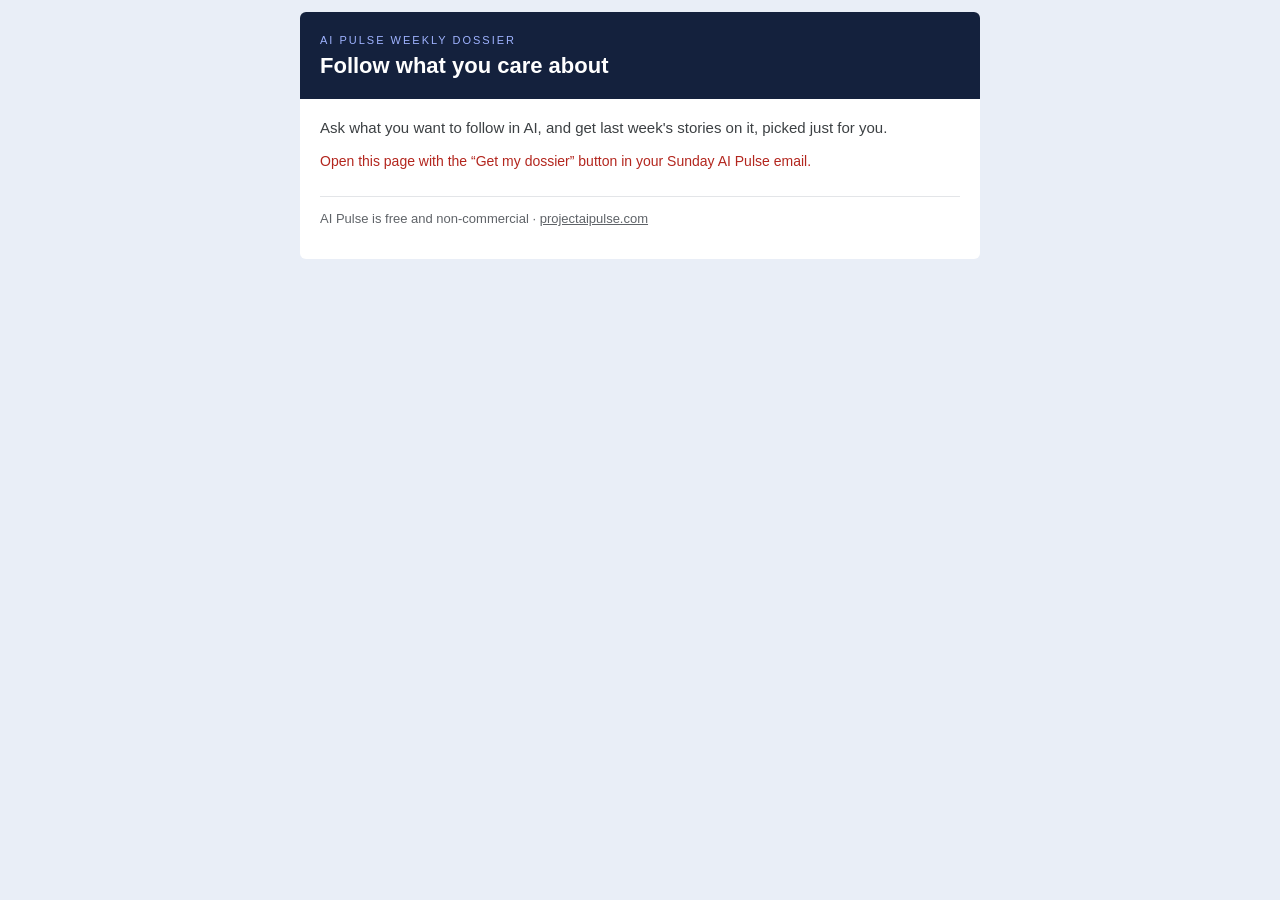
==== templates/ask.html @ 8cd8fad1 "Weekly dossier on its own page: the Sunday email's button opens the question box and the reader's do" ====
<!doctype html>
<html lang="en">
<head>
<meta charset="utf-8">
<meta name="viewport" content="width=device-width, initial-scale=1">
<meta name="robots" content="noindex">
<title>Your AI Pulse dossier: your questions</title>
<!-- The page the Sunday email's "Get my dossier" button opens (ask.html#<the reader's private token>, as their
     unsubscribe link): their weekly dossier's questions, in the question box the sign-up form had (a question,
     "+", and each one kept as a tag in a row). Saving sends the reader's other choices back unchanged (the sign-up
     web app's "save", apps-script/Code.gs), so only the questions change. The look matches the dossier page. -->
<style>
  body{margin:0;background:#e9eef7;color:#1a1a1a;font-family:Arial,Helvetica,sans-serif}
  .paper{max-width:680px;margin:12px auto 24px;background:#ffffff;border-radius:6px;overflow:hidden}
  .band{background:#14213d;color:#fff;padding:22px 20px 18px}
  .band .brand{font-size:11px;letter-spacing:2px;text-transform:uppercase;color:#9fb3ff;margin-bottom:6px}
  .band h1{font-size:22px;line-height:1.3;margin:0}
  .inner{padding:18px 20px 16px}
  @media (max-width:520px){.paper{margin:0;border-radius:0}.inner{padding:16px 14px 12px}}
  .lede{font-size:15px;line-height:1.5;color:#3c4043;margin:0 0 12px}
  .row{display:flex;gap:6px;align-items:stretch}
  .row[hidden]{display:none}
  .ask{flex:1;min-width:0;box-sizing:border-box;border:1px solid #c9ced6;border-top:3px solid #1c3faa;border-radius:8px;
    font:15px/1.45 Arial,Helvetica,sans-serif;padding:10px 12px;color:#1a1a1a}
  .ask:focus{outline:2px solid #1c3faa;outline-offset:1px}
  .more{flex:none;width:44px;border:1px solid #1a1a1a;border-radius:8px;background:#fff;font:bold 22px/1 Arial,sans-serif;cursor:pointer}
  .asked,.samples{display:flex;flex-wrap:wrap;gap:6px;margin-top:8px}
  .asked:empty{display:none}
  .q,.sample{border:1px solid #1a1a1a;border-radius:6px;background:#fff;font:14px/1.3 Arial,sans-serif;padding:6px 10px;cursor:pointer;color:#1a1a1a;text-align:left}
  .sample{border-color:#c9ced6}
  .q:hover,.sample:hover,.more:hover{border-color:#1c3faa}
  .hint{font-size:13px;color:#5f6368;margin:8px 0 0;line-height:1.5}
  .go{display:block;width:100%;margin-top:16px;border:0;border-radius:8px;background:#14213d;color:#fff;font:bold 16px Arial,sans-serif;padding:13px;cursor:pointer}
  .go:disabled{opacity:.6;cursor:default}
  .msg{font-size:14px;line-height:1.5;margin:12px 0 0}
  .msg:empty{display:none}
  .msg.ok{background:#f4f6fa;border:1px solid #e3e5e8;border-radius:6px;padding:12px 14px}
  .msg.error{color:#b3261e}
  /* the reader's dossier, as the dossier page draws it (dossier.html) */
  .dossier{margin-top:22px;padding-top:14px;border-top:1px solid #e3e5e8}
  .dossier:empty{display:none}
  .kicker{font-size:13px;font-weight:bold;letter-spacing:.5px;text-transform:uppercase;color:#5f6368;margin:6px 0 10px}
  .interests{display:grid;grid-template-columns:repeat(auto-fit,minmax(180px,1fr));gap:10px}
  .interest{display:flex;flex-direction:column;gap:6px;text-align:left;padding:12px 12px 12px;background:#f4f6fa;
    border:1px solid #e3e5e8;border-top:4px solid #e3e5e8;border-radius:0;color:#1a1a1a;font:inherit;cursor:pointer}
  .interest:hover{border-top-color:#1c3faa}
  .interest[aria-pressed="true"]{background:#ffffff;border-color:#1a1a1a;border-top-color:#1c3faa}
  .interest .topic{font-size:15px;font-weight:bold;line-height:1.3}
  .interest .count{font-size:12px;color:#5f6368}
  .note{font-size:14px;color:#5f6368}
  .foot{margin-top:24px;padding-top:12px;border-top:1px solid #e3e5e8;color:#5f6368;font-size:13px;line-height:1.6}
  .foot a{color:#5f6368}
</style>
</head>
<body>
<main class="paper">
  <div class="band"><div class="brand">AI Pulse weekly dossier</div><h1>Follow what you care about</h1></div>
  <div class="inner">
    <p class="lede">Ask what you want to follow in AI, and get last week's stories on it, picked just for you.</p>
    <form id="form" novalidate>
      <div class="row" id="row">
        <input class="ask" id="ask" type="text" maxlength="150" autocomplete="off" placeholder="How hospitals are using AI"
          aria-label="Your question">
        <button class="more" id="more" type="button" title="Add this question" aria-label="Add this question">+</button>
      </div>
      <div class="asked" id="asked" aria-live="polite"></div>
      <p class="hint"><span id="left">Type a question and press +. You can ask 2 more.</span> Name the place, company or
        subject you mean. Some to try:</p>
      <div class="samples" id="samples">
        <button type="button" class="sample">How hospitals are using AI</button>
        <button type="button" class="sample">AI rules in the UK</button>
        <button type="button" class="sample">Nvidia chips and China</button>
        <button type="button" class="sample">AI in banking and fintech</button>
      </div>
      <button class="go" id="go" type="submit">Get my dossier</button>
    </form>
    <p class="msg" id="msg" role="status" aria-live="polite"></p>
    <div class="dossier" id="dossier"></div>
    <p class="foot">AI Pulse is free and non-commercial · <a href="./">projectaipulse.com</a></p>
  </div>
</main>
<script>
const SIGNUP_URL = "__SIGNUP_URL__", MAX = 3;
const $ = id => document.getElementById(id);
const token = (location.hash.match(/^#([0-9a-f-]{36})$/) || [])[1];
let asked = [], mine = null;  // mine: the reader's other choices, sent back as they are
const clean = v => v.replace(/[|\s]+/g, " ").trim();
const say = (words, kind) => { $("msg").textContent = words; $("msg").className = "msg" + (kind ? " " + kind : ""); };
function render(){
  const left = MAX - asked.length;
  $("asked").replaceChildren(...asked.map((q, i) => {
    const b = document.createElement("button");
    b.type = "button"; b.className = "q"; b.textContent = q + " ×"; b.setAttribute("aria-label", "Remove: " + q);
    b.addEventListener("click", () => { asked.splice(i, 1); render(); });
    return b;
  }));
  $("row").hidden = left < 1;
  $("left").textContent = left < 1 ? "That's 3 questions, the most for one dossier."
    : asked.length ? "You can ask " + left + " more." : "Type a question and press +. You can ask " + (left - 1) + " more.";
}
function add(q){
  q = clean(q);
  if(q.length < 2 || asked.length >= MAX || asked.some(v => v.toLowerCase() === q.toLowerCase())) return false;
  asked.push(q); render(); return true;
}
const keep = () => { if(add($("ask").value)) $("ask").value = ""; $("ask").focus(); };
$("more").addEventListener("click", keep);
$("ask").addEventListener("keydown", e => { if(e.key === "Enter"){ e.preventDefault(); keep(); } });
$("samples").addEventListener("click", e => { const b = e.target.closest(".sample"); if(b) add(b.textContent); });
const post = fields => fetch(SIGNUP_URL, {method: "POST", body: new URLSearchParams({format: "json", ...fields})}).then(r => r.json());

// The reader's dossier below the box (`ids`: their questions' ids, from the web app): a card per question, side
// by side, and the chosen one's stories underneath, as the dossier page shows them (dossier.html)
const el = (tag, cls, text) => { const e = document.createElement(tag); if(cls) e.className = cls; if(text != null) e.textContent = text; return e; };
async function showDossier(ids){
  const box = $("dossier");
  ids = [...new Set((ids || "").split(".").filter(id => /^[0-9a-f]{24}$/.test(id)))].slice(0, MAX);
  if(!ids.length) return box.replaceChildren();
  const got = await Promise.all(ids.map(id => fetch(`dossier/${id}.json`, {cache: "no-cache"})
    .then(r => r.ok ? r.json() : null).catch(() => null)));
  const found = got.filter(Boolean);
  const later = found.length < ids.length ? el("p", "note", (found.length ? "A new question's stories" : "Your dossier")
    + " will be here soon, and in your Sunday email.") : null;
  if(!found.length) return box.replaceChildren(el("div", "kicker", "Your weekly dossier"), later);
  const cards = el("div", "interests"), section = el("div");
  const show = k => {
    cards.querySelectorAll(".interest").forEach((c, j) => c.setAttribute("aria-pressed", String(j === k)));
    const d = found[k], head = document.createElement("div");
    head.innerHTML = '<div style="margin-top:' + (found.length > 1 ? 28 : 8) + 'px;font-size:22px;font-weight:bold;line-height:1.25;'
      + 'color:#1a1a1a"></div><div style="border-top:1px solid #1a1a1a;margin:10px 0 16px"></div>';
    head.firstChild.textContent = d.topic;
    const body = document.createElement("div");
    body.innerHTML = d.html;  // the dossier's own HTML, made and escaped by aipulse/weekly.py
    section.replaceChildren(head, body);
  };
  found.forEach((d, k) => {
    const card = el("button", "interest");
    card.type = "button";
    card.append(el("span", "topic", d.topic),
                el("span", "count", d.count + (d.count === 1 ? " story this week" : " stories this week")));
    card.addEventListener("click", () => show(k));
    cards.append(card);
  });
  const parts = found.length > 1 ? [el("div", "kicker", "Your questions · pick one"), cards, section]
    : [el("div", "kicker", "Your weekly dossier"), section];
  if(later) parts.push(later);
  box.replaceChildren(...parts);
  show(0);
}

render();
if(!token){
  $("form").hidden = true;
  say("Open this page with the “Get my dossier” button in your Sunday AI Pulse email.", "error");
} else {
  $("go").disabled = true;
  post({action: "choices", t: token}).then(r => {
    if(!r.ok){ $("form").hidden = true; return say(r.text || "This link doesn't work any more.", "error"); }
    mine = r; (r.interests || []).forEach(add); $("go").disabled = false; $("ask").focus();
    showDossier(r.dossier);
  }).catch(() => say("Couldn't reach AI Pulse. Please try again in a moment.", "error"));
}
$("form").addEventListener("submit", async e => {
  e.preventDefault();
  if(!mine) return;
  if(add($("ask").value)) $("ask").value = "";  // a question typed but not yet added counts too
  if(!asked.length) return say("Type a question, or pick one of the samples.", "error");
  $("go").disabled = true; say("Saving…");
  try{
    const r = await post({action: "save", t: token, streams: (mine.streams || []).join(","),
      more: (mine.more || []).join("|"), less: (mine.less || []).join("|"), words: (mine.words || []).join("|"),
      often: mine.often || "daily", interests: asked.join("|")});
    if(!r.ok) return say(r.error === "link" ? "This link doesn't work any more." : "Something went wrong. Please try again.", "error");
    say("Saved. Your dossier comes with your Sunday email.", "ok");
    mine.interests = r.interests || asked;
    showDossier(r.dossier);
  }catch(err){
    say("Couldn't reach AI Pulse. Please try again in a moment.", "error");
  }finally{
    $("go").disabled = false;
  }
});
</script>
</body>
</html>
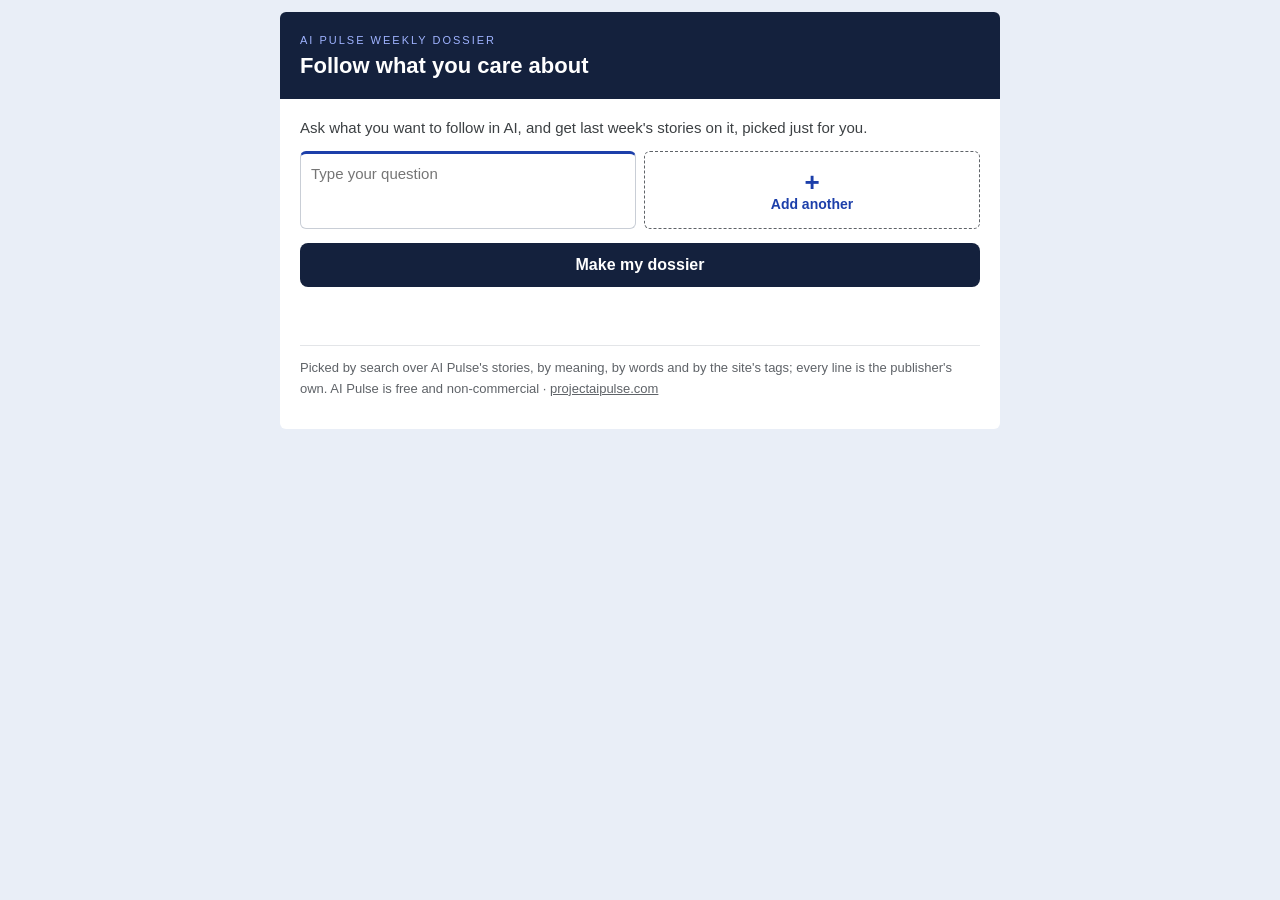
==== commit 2e4a6684: "Dossier page: your questions in boxes side by side, the dossier at once by meaning, Dig deeper for t" ====
--- a/templates/ask.html
+++ b/templates/ask.html
@@ -4,50 +4,59 @@
 <meta charset="utf-8">
 <meta name="viewport" content="width=device-width, initial-scale=1">
 <meta name="robots" content="noindex">
-<title>Your AI Pulse dossier: your questions</title>
-<!-- The page the Sunday email's "Get my dossier" button opens (ask.html#<the reader's private token>, as their
-     unsubscribe link): their weekly dossier's questions, in the question box the sign-up form had (a question,
-     "+", and each one kept as a tag in a row). Saving sends the reader's other choices back unchanged (the sign-up
-     web app's "save", apps-script/Code.gs), so only the questions change. The look matches the dossier page. -->
+<title>Your AI Pulse dossier</title>
+<!-- The weekly dossier page, opened from the Sunday email's dossier button (ask.html#<the reader's private token>,
+     as their unsubscribe link). The reader writes up to 3 questions in their own words, each in its own box side
+     by side ("+ Add another"), and "Make my dossier" shows last week's stories on them right here: found in the
+     site's own stories (data.json) as aipulse/search.py finds them, by meaning (the same model, in the reader's
+     browser, with the site's vectors), words and tags, and drawn as the dossier draws them (aipulse/weekly.py
+     _body); "Dig deeper" does the same over the month before. With the reader's link, their questions are kept with their subscription (the sign-up web app's "save", their other choices sent back
+     unchanged), so the Sunday email brings them. -->
 <style>
   body{margin:0;background:#e9eef7;color:#1a1a1a;font-family:Arial,Helvetica,sans-serif}
-  .paper{max-width:680px;margin:12px auto 24px;background:#ffffff;border-radius:6px;overflow:hidden}
+  .paper{max-width:720px;margin:12px auto 24px;background:#ffffff;border-radius:6px;overflow:hidden}
   .band{background:#14213d;color:#fff;padding:22px 20px 18px}
   .band .brand{font-size:11px;letter-spacing:2px;text-transform:uppercase;color:#9fb3ff;margin-bottom:6px}
-  .band h1{font-size:22px;line-height:1.3;margin:0}
+  .band h1,.band h2{font-size:22px;line-height:1.3;margin:0}
+  .band .span{font-size:13px;color:#c9d3ef;margin-top:4px}
   .inner{padding:18px 20px 16px}
   @media (max-width:520px){.paper{margin:0;border-radius:0}.inner{padding:16px 14px 12px}}
   .lede{font-size:15px;line-height:1.5;color:#3c4043;margin:0 0 12px}
-  .row{display:flex;gap:6px;align-items:stretch}
-  .row[hidden]{display:none}
-  .ask{flex:1;min-width:0;box-sizing:border-box;border:1px solid #c9ced6;border-top:3px solid #1c3faa;border-radius:8px;
-    font:15px/1.45 Arial,Helvetica,sans-serif;padding:10px 12px;color:#1a1a1a}
-  .ask:focus{outline:2px solid #1c3faa;outline-offset:1px}
-  .more{flex:none;width:44px;border:1px solid #1a1a1a;border-radius:8px;background:#fff;font:bold 22px/1 Arial,sans-serif;cursor:pointer}
-  .asked,.samples{display:flex;flex-wrap:wrap;gap:6px;margin-top:8px}
-  .asked:empty{display:none}
-  .q,.sample{border:1px solid #1a1a1a;border-radius:6px;background:#fff;font:14px/1.3 Arial,sans-serif;padding:6px 10px;cursor:pointer;color:#1a1a1a;text-align:left}
-  .sample{border-color:#c9ced6}
-  .q:hover,.sample:hover,.more:hover{border-color:#1c3faa}
-  .hint{font-size:13px;color:#5f6368;margin:8px 0 0;line-height:1.5}
-  .go{display:block;width:100%;margin-top:16px;border:0;border-radius:8px;background:#14213d;color:#fff;font:bold 16px Arial,sans-serif;padding:13px;cursor:pointer}
+  /* the questions: a box each, side by side, and "+ Add another" until there are 3 */
+  .qs{display:grid;grid-template-columns:repeat(var(--n,2),minmax(0,1fr));gap:8px}
+  @media (max-width:520px){.qs{grid-template-columns:1fr}}
+  .q{position:relative;display:flex}
+  .q textarea{flex:1;min-height:78px;resize:none;box-sizing:border-box;border:1px solid #c9ced6;border-top:3px solid #1c3faa;
+    border-radius:6px;font:15px/1.4 Arial,Helvetica,sans-serif;padding:9px 26px 9px 10px;color:#1a1a1a}
+  .q textarea:focus{outline:2px solid #1c3faa;outline-offset:1px}
+  .x{position:absolute;top:5px;right:5px;border:0;background:none;color:#5f6368;font-size:17px;line-height:1;cursor:pointer}
+  .add{min-height:78px;border:1px dashed #5f6368;border-radius:6px;background:#fff;color:#1c3faa;font:bold 14px Arial,sans-serif;cursor:pointer}
+  .add b{display:block;font-size:26px;line-height:1.1}
+  .add:hover{border-color:#1c3faa}
+  .try{font-size:13px;color:#5f6368;margin:10px 0 0;line-height:2}
+  .sample{border:1px solid #c9ced6;border-radius:6px;background:#fff;font:13px Arial,sans-serif;padding:5px 9px;margin-left:4px;cursor:pointer;color:#1a1a1a}
+  .sample:hover{border-color:#1c3faa}
+  .go{display:block;width:100%;margin-top:14px;border:0;border-radius:8px;background:#14213d;color:#fff;font:bold 16px Arial,sans-serif;padding:13px;cursor:pointer}
   .go:disabled{opacity:.6;cursor:default}
-  .msg{font-size:14px;line-height:1.5;margin:12px 0 0}
+  .msg{font-size:14px;line-height:1.5;margin:10px 0 0}
   .msg:empty{display:none}
-  .msg.ok{background:#f4f6fa;border:1px solid #e3e5e8;border-radius:6px;padding:12px 14px}
   .msg.error{color:#b3261e}
-  /* the reader's dossier, as the dossier page draws it (dossier.html) */
-  .dossier{margin-top:22px;padding-top:14px;border-top:1px solid #e3e5e8}
+  /* the dossier, as the dossier page draws it (dossier.html) */
   .dossier:empty{display:none}
+  .dossier .band{margin-top:6px}
   .kicker{font-size:13px;font-weight:bold;letter-spacing:.5px;text-transform:uppercase;color:#5f6368;margin:6px 0 10px}
   .interests{display:grid;grid-template-columns:repeat(auto-fit,minmax(180px,1fr));gap:10px}
-  .interest{display:flex;flex-direction:column;gap:6px;text-align:left;padding:12px 12px 12px;background:#f4f6fa;
+  .interest{display:flex;flex-direction:column;gap:6px;text-align:left;padding:12px;background:#f4f6fa;
     border:1px solid #e3e5e8;border-top:4px solid #e3e5e8;border-radius:0;color:#1a1a1a;font:inherit;cursor:pointer}
   .interest:hover{border-top-color:#1c3faa}
   .interest[aria-pressed="true"]{background:#ffffff;border-color:#1a1a1a;border-top-color:#1c3faa}
   .interest .topic{font-size:15px;font-weight:bold;line-height:1.3}
   .interest .count{font-size:12px;color:#5f6368}
   .note{font-size:14px;color:#5f6368}
+  .deep{margin:8px 0 4px}
+  .deeper{border:0;background:none;padding:0;cursor:pointer;font:bold 14px Arial,sans-serif;color:#1a4fd6}
+  .deeper span{font-weight:normal;font-size:12px;color:#5f6368}
+  .deeper:disabled{opacity:.6;cursor:default}
   .foot{margin-top:24px;padding-top:12px;border-top:1px solid #e3e5e8;color:#5f6368;font-size:13px;line-height:1.6}
   .foot a{color:#5f6368}
 </style>
@@ -58,124 +67,314 @@
   <div class="inner">
     <p class="lede">Ask what you want to follow in AI, and get last week's stories on it, picked just for you.</p>
     <form id="form" novalidate>
-      <div class="row" id="row">
-        <input class="ask" id="ask" type="text" maxlength="150" autocomplete="off" placeholder="How hospitals are using AI"
-          aria-label="Your question">
-        <button class="more" id="more" type="button" title="Add this question" aria-label="Add this question">+</button>
-      </div>
-      <div class="asked" id="asked" aria-live="polite"></div>
-      <p class="hint"><span id="left">Type a question and press +. You can ask 2 more.</span> Name the place, company or
-        subject you mean. Some to try:</p>
-      <div class="samples" id="samples">
-        <button type="button" class="sample">How hospitals are using AI</button>
-        <button type="button" class="sample">AI rules in the UK</button>
-        <button type="button" class="sample">Nvidia chips and China</button>
-        <button type="button" class="sample">AI in banking and fintech</button>
-      </div>
-      <button class="go" id="go" type="submit">Get my dossier</button>
+      <div class="qs" id="qs"></div>
+      <p class="try" id="try" hidden>Try:</p>
+      <button class="go" id="go" type="submit">Make my dossier</button>
     </form>
     <p class="msg" id="msg" role="status" aria-live="polite"></p>
-    <div class="dossier" id="dossier"></div>
-    <p class="foot">AI Pulse is free and non-commercial · <a href="./">projectaipulse.com</a></p>
   </div>
+  <div class="dossier" id="dossier"></div>
+  <div class="inner"><p class="foot">Picked by search over AI Pulse's stories, by meaning, by words and by the site's
+    tags; every line is the publisher's own. AI Pulse is free and non-commercial · <a href="./">projectaipulse.com</a></p></div>
 </main>
 <script>
 const SIGNUP_URL = "__SIGNUP_URL__", MAX = 3;
 const $ = id => document.getElementById(id);
+const el = (tag, cls, text) => { const e = document.createElement(tag); if(cls) e.className = cls; if(text != null) e.textContent = text; return e; };
 const token = (location.hash.match(/^#([0-9a-f-]{36})$/) || [])[1];
-let asked = [], mine = null;  // mine: the reader's other choices, sent back as they are
 const clean = v => v.replace(/[|\s]+/g, " ").trim();
 const say = (words, kind) => { $("msg").textContent = words; $("msg").className = "msg" + (kind ? " " + kind : ""); };
-function render(){
-  const left = MAX - asked.length;
-  $("asked").replaceChildren(...asked.map((q, i) => {
-    const b = document.createElement("button");
-    b.type = "button"; b.className = "q"; b.textContent = q + " ×"; b.setAttribute("aria-label", "Remove: " + q);
-    b.addEventListener("click", () => { asked.splice(i, 1); render(); });
-    return b;
-  }));
-  $("row").hidden = left < 1;
-  $("left").textContent = left < 1 ? "That's 3 questions, the most for one dossier."
-    : asked.length ? "You can ask " + left + " more." : "Type a question and press +. You can ask " + (left - 1) + " more.";
-}
-function add(q){
-  q = clean(q);
-  if(q.length < 2 || asked.length >= MAX || asked.some(v => v.toLowerCase() === q.toLowerCase())) return false;
-  asked.push(q); render(); return true;
-}
-const keep = () => { if(add($("ask").value)) $("ask").value = ""; $("ask").focus(); };
-$("more").addEventListener("click", keep);
-$("ask").addEventListener("keydown", e => { if(e.key === "Enter"){ e.preventDefault(); keep(); } });
-$("samples").addEventListener("click", e => { const b = e.target.closest(".sample"); if(b) add(b.textContent); });
+
+// ---------- the question boxes ----------
+// the samples: from last week's own stories, made by each site update (weekly.samples, in dossier/week.json)
+let HINTS = [];
+const values = () => [...$("qs").querySelectorAll("textarea")].map(t => t.value);
+function draw(list){
+  const box = $("qs");
+  list = (list.length ? list : [""]).slice(0, MAX);
+  box.replaceChildren();
+  list.forEach((v, k) => {
+    const card = el("div", "q"), t = el("textarea");
+    t.maxLength = 150; t.value = v; t.placeholder = HINTS[k] ? "e.g. " + HINTS[k] : "Type your question"; t.setAttribute("aria-label", "Question " + (k + 1));
+    t.addEventListener("keydown", e => { if(e.key === "Enter"){ e.preventDefault(); $("form").requestSubmit(); } });
+    card.append(t);
+    if(list.length > 1){
+      const x = el("button", "x", "×"); x.type = "button"; x.setAttribute("aria-label", "Remove this question");
+      x.addEventListener("click", () => draw(values().filter((_, j) => j !== k)));
+      card.append(x);
+    }
+    box.append(card);
+  });
+  if(list.length < MAX){
+    const add = el("button", "add"); add.type = "button";
+    add.append(el("b", "", "+"), "Add another");
+    add.addEventListener("click", () => { draw([...values(), ""]); const ts = box.querySelectorAll("textarea"); ts[ts.length - 1].focus(); });
+    box.append(add);
+  }
+  box.style.setProperty("--n", String(Math.min(list.length + (list.length < MAX ? 1 : 0), MAX)));
+}
+function useSample(q){  // into the first empty box, or a new one
+  const vs = values(), at = vs.findIndex(v => !v.trim());
+  if(vs.some(v => clean(v).toLowerCase() === q.toLowerCase())) return;
+  if(at >= 0) vs[at] = q; else if(vs.length < MAX) vs.push(q); else return;
+  draw(vs);
+}
+const asked = () => { const out = [];
+  for(const v of values().map(clean)) if(v.length > 1 && !out.some(o => o.toLowerCase() === v.toLowerCase())) out.push(v);
+  return out.slice(0, MAX); };
+
+// ---------- last week's stories on a question, as aipulse/search.py finds them: by meaning, words and the site's tags ----------
+// Meaning: the same model as the weekly run (BGE-base-en-v1.5, MIT licence), run in the reader's browser by
+// transformers.js (Apache 2.0) from public files: no API, nothing billed. The stories' vectors are the site's
+// (dossier/week.json, weekly.publish_vectors). The rules and numbers below are search.py's.
+const STOP = new Set(`a an and are as at be by for from has have how in into is it its of on or that the this to was were
+what when where which who why will with about after over under than then there their they them we our you your
+new news latest week ai artificial intelligence
+i i'm im me my we us want wants know like interested follow following track anything everything something any all
+more most also just really things stuff much many lot would could should do does did doing can get see keep tell
+please happening update updates being`.split(/\s+/));
+const words = q => ((q || "").toLowerCase().match(/[^\W_][\w'.\-]*[^\W_]|[^\W_]/gu) || []).filter(w => !STOP.has(w));
+const stem = w => w.length > 5 ? w.slice(0, 5) : (w.replace(/s+$/, "") || w);
+const parts = q => (q || "").split(/(?<=[a-z]{2})\.+(?=\s|$)|[?!;\n]+|,?\s+and\s+(?=(?:what|how|whether|who|which|why|where|when)\b)/i)
+  .map(p => (p || "").trim().replace(/^,+|,+$/g, "")).filter(p => words(p).length);
+const BONUS = 0.05, OUTLET_BONUS = 0.01, OUTLETS = 5, MIN_SIMILARITY = 0.25, WORDS_FLOOR = 0.15, SHORT = 20, SHORT_EXTRA = 0.10;
+const PER_TOPIC = 8, LEAD_FROM = 3;
+const STREAM_WORDS = {tool: "Releases", news: "Industry", research: "Research", regulation: "Regulation", policy: "Policy", infra: "Infra climate"};
+// the places a question names, as the site tags stories with them (jurisdictions.py, its most asked-about ones)
+const PLACES = [["US", "United States", /\b(usa|u\.s\.a?\.?|united states|america|american|white house)(?!\w)/i],
+  ["GB", "United Kingdom", /\b(uk|u\.k\.|britain|british|united kingdom|england)(?!\w)/i],
+  ["EU", "European Union", /\b(eu|european union|brussels)(?!\w)/i], ["CN", "China", /\b(china|chinese|beijing)(?!\w)/i],
+  ["IN", "India", /\b(india|indian)(?!\w)/i], ["JP", "Japan", /\b(japan|japanese)(?!\w)/i], ["CA", "Canada", /\b(canada|canadian)(?!\w)/i],
+  ["DE", "Germany", /\b(germany|german)(?!\w)/i], ["FR", "France", /\b(france|french)(?!\w)/i],
+  ["KR", "South Korea", /\b(south korea|korea|korean)(?!\w)/i], ["AU", "Australia", /\b(australia|australian)(?!\w)/i],
+  ["BR", "Brazil", /\b(brazil|brazilian)(?!\w)/i], ["SG", "Singapore", /\bsingapore(?!\w)/i],
+  ["AE", "United Arab Emirates", /\b(uae|united arab emirates|dubai|abu dhabi)(?!\w)/i]];
+function lastWeek(){  // as weekly.last_week: on a Sunday, Monday to Saturday; any other day, the last whole week
+  const t = new Date(), day = new Date(Date.UTC(t.getUTCFullYear(), t.getUTCMonth(), t.getUTCDate()));
+  const wd = (day.getUTCDay() + 6) % 7, monday = new Date(day - wd * 864e5);
+  const iso = d => d.toISOString().slice(0, 10);
+  return wd === 6 ? [iso(monday), iso(day)] : [iso(new Date(monday - 7 * 864e5)), iso(monday)];
+}
+let STORIES = null, WEEK = null, MONTH = null, ENCODER = null;
+const stories = () => STORIES || (STORIES = fetch("data.json", {cache: "no-cache"}).then(r => r.json()).then(d => d.cards || []));
+const vectors = name => fetch(`dossier/${name}.json`, {cache: "no-cache"}).then(r => r.ok ? r.json() : null).then(w => {
+  if(!w) return null;
+  const b = atob(w.vec); w.D = w.mean.length; w.m = new Int8Array(b.length);
+  for(let i = 0; i < b.length; i++) w.m[i] = (b.charCodeAt(i) << 24) >> 24;
+  w.count = new Map(); for(const c of w.cards) w.count.set(c, (w.count.get(c) || 0) + 1);  // a card's stories: one per outlet
+  return w;
+}).catch(() => null);
+const week = () => WEEK || (WEEK = vectors("week"));     // last week's stories: the dossier
+const month = () => MONTH || (MONTH = vectors("month"));  // the 30 days before it: "Dig deeper", loaded only then
+const encoder = () => ENCODER || (ENCODER = import("https://cdn.jsdelivr.net/npm/@huggingface/transformers@4.3.0")
+  .then(t => t.pipeline("feature-extraction", "Xenova/bge-base-en-v1.5", {dtype: "q8", progress_callback: p => {
+    if(p.status === "progress" && /\.onnx$/.test(p.file || "")) say(`Getting the search ready (only the first time): ${Math.round(p.progress || 0)}%`);
+  }})));
+async function closeness(text, w){  // every card of the week: its closest outlet's cosine to the question, shared direction out
+  const out = await (await encoder())(w.query + text, {pooling: "cls", normalize: true});
+  const v = Float32Array.from(out.data);
+  let n = 0; for(let d = 0; d < w.D; d++){ v[d] -= w.mean[d]; n += v[d] * v[d]; } n = Math.sqrt(n) || 1;
+  const sim = new Map();
+  for(let r = 0; r < w.cards.length; r++){
+    let s = 0; const o = r * w.D;
+    for(let d = 0; d < w.D; d++) s += w.m[o + d] * v[d];
+    s /= 127 * n;
+    const c = w.cards[r]; if(!sim.has(c) || s > sim.get(c)) sim.set(c, s);
+  }
+  return sim;
+}
+const outlets = c => 1 + new Set((c.also || []).map(o => o.source).filter(s => s !== c.source)).size;
+async function find(cards, q, w, since, until, k = PER_TOPIC, lead = true){
+  const ws = words(q), asked = new Set(ws.map(stem)), several = ws.length > 1;
+  const inWeek = cards.filter(c => c.date >= since && c.date < until), byId = new Map(inWeek.map(c => [c.id, c]));
+  let sim = new Map();
+  if(w){
+    try{
+      sim = await closeness(q, w);
+      const pieces = parts(q);
+      if(pieces.length > 1){  // a request of several parts: halfway between the whole and its closest part
+        const each = []; for(const p of pieces) each.push(await closeness(p, w));
+        sim = new Map([...sim].map(([c, s]) => [c, (s + Math.max(...each.map(e => e.has(c) ? e.get(c) : -1))) / 2]));
+      }
+    }catch(err){ sim = new Map(); w = null; }
+  }
+  const re = x => new RegExp("(?<!\\w)" + x.replace(/[.*+?^${}()|[\]\\]/g, "\\$&"));
+  const whole = new Set(ws.length ? inWeek.filter(c => { const t = ` ${c.title} ${c.summary || ""} `.toLowerCase();
+    return ws.every(x => re(x).test(t)); }).map(c => c.id) : []);
+  const named = new Set();
+  for(const c of inWeek) for(const t of c.tags || []){ const tw = words(t).map(stem); if(tw.length && tw.every(x => asked.has(x))) named.add(t); }
+  const streams = Object.keys(STREAM_WORDS).filter(k => words(STREAM_WORDS[k]).map(stem).some(x => asked.has(x)));
+  const tags = new Set(named.size || streams.length
+    ? inWeek.filter(c => (c.tags || []).some(t => named.has(t)) || streams.includes(c.category)).map(c => c.id) : []);
+  const S = c => sim.has(c) ? sim.get(c) : 0, n = c => (w && w.count.get(c)) || 1;
+  const ids = new Set([...sim.keys(), ...whole, ...tags]);
+  const score = new Map([...ids].map(c => [c, S(c) + BONUS * ((tags.has(c) ? 1 : 0) + (whole.has(c) ? 1 : 0))
+                                             + OUTLET_BONUS * Math.min(n(c) - 1, OUTLETS)]));
+  const byScore = (a, b) => score.get(b) - score.get(a);
+  let keep = w ? [...ids].filter(c => S(c) >= MIN_SIMILARITY || (whole.has(c) && several) || ((whole.has(c) || tags.has(c)) && S(c) >= WORDS_FLOOR))
+               : [...ids];  // without the model: what its words or tags found
+  keep.sort(byScore);
+  const backed = new Set([...tags, ...(several ? whole : [])]);
+  const place = PLACES.filter(([, , rx]) => rx.test(q));  // a question about a place: only stories about it
+  if(place.length && w) keep = [...score.keys()].filter(c => S(c) >= WORDS_FLOOR).sort(byScore);
+  const inPlace = c => place.some(([code, name, rx]) => (c.jurisdictions || []).includes(code) || (c.tags || []).includes(name)
+                                                        || rx.test(`${c.title} ${c.summary || ""}`));
+  const found = (place.length ? keep : keep.slice(0, PER_TOPIC * 4)).map(id => byId.get(id)).filter(Boolean)
+    .filter(c => !place.length || inPlace(c))
+    .filter(c => !w || backed.has(c.id) || !tags.size || S(c.id) >= MIN_SIMILARITY + SHORT_EXTRA
+                 || words(`${c.title} ${c.summary || ""}`).length >= SHORT)
+    .slice(0, k);
+  if(!lead) return found;  // the month's: closest first
+  if(!found.length) return [];
+  const first = found.slice(0, LEAD_FROM).reduce((a, b) => outlets(b) > outlets(a) ? b : a);  // the most widely reported of the best few
+  return [first, ...found.filter(c => c !== first).sort((a, b) => a.date < b.date ? -1 : 1)];
+}
+
+// ---------- drawn as the dossier draws a section (aipulse/weekly.py _event and _body) ----------
+const KIND = {news: ["News", "#e8eaf6", "#3949ab"], incident: ["AI-incident", "#fde7e9", "#c5221f"], study: ["Study", "#e6f4ea", "#137333"],
+  analysis: ["Opinion & analysis", "#fef7e0", "#8a5a00"], blog: ["Company blog", "#e8f0fe", "#1967d2"],
+  tutorial: ["Tutorial", "#f3e8fd", "#7b1fa2"], event: ["Event", "#e0f7fa", "#00737a"]};
+const STREAM = {tool: ["Release", "#0f9d76"], research: ["Research paper", "#9153d9"], regulation: ["Tracker", "#d6457e"],
+  policy: ["Policy", "#d9822b"], infra: ["Infra & climate", "#5c940d"]};
+const ACTION = {proposal: "Proposal", law: "Law adopted", body: "AI body", standard: "Standard"};
+const esc = s => String(s == null ? "" : s).replace(/[&<>"']/g, ch => ({"&": "&amp;", "<": "&lt;", ">": "&gt;", '"': "&quot;", "'": "&#39;"}[ch]));
+const short = (s, n) => !s || s.length <= n ? (s || "") : s.slice(0, n - 3).replace(/\s+\S*$/, "") + "…";
+function chip(c){
+  let label, bg, fg;
+  if(c.category === "news") [label, bg, fg] = KIND[c.kind || "news"] || KIND.news;
+  else if(c.category === "regulation") [label, bg, fg] = [ACTION[c.action] || "Tracker", "#fce4ec", "#ad1457"];
+  else { const [l, col] = STREAM[c.category] || ["Story", "#5f6368"]; [label, bg, fg] = [l, "#f1f3f4", col]; }
+  return `<span style="display:inline-block;padding:1px 8px;border-radius:10px;background:${bg};color:${fg};font-size:10.5px;font-weight:bold;line-height:1.6">${esc(label)}</span>`;
+}
+function event(c, lead){
+  const d = new Date(c.date + "T00:00:00Z"), more = outlets(c) - 1;
+  const wd = ["SUN", "MON", "TUE", "WED", "THU", "FRI", "SAT"][d.getUTCDay()];
+  const mon = ["Jan", "Feb", "Mar", "Apr", "May", "Jun", "Jul", "Aug", "Sep", "Oct", "Nov", "Dec"][d.getUTCMonth()];
+  const summary = short(c.summary, lead ? 320 : 160);
+  return `<table role="presentation" width="100%" cellpadding="0" cellspacing="0" style="border-collapse:separate;background:#ffffff;border:1px solid #e3e5e8;${lead ? "border-left:4px solid #1c3faa" : "border-left:1px solid #e3e5e8"};margin:0 0 10px"><tr>`
+    + `<td width="60" align="center" valign="top" style="padding:12px 4px;background:#f4f6fa;border-right:1px solid #e3e5e8"><div style="font-size:10px;font-weight:bold;letter-spacing:1px;color:#5f6368">${wd}</div><div style="font-size:22px;font-weight:bold;line-height:1.15;color:#1a1a1a">${d.getUTCDate()}</div><div style="font-size:11px;color:#5f6368">${mon}</div></td>`
+    + `<td valign="top" style="padding:11px 14px 12px">` + (lead ? `<span style="font-size:10.5px;font-weight:bold;letter-spacing:1.5px;color:#1c3faa;margin-right:6px">THE LEAD</span>` : "")
+    + chip(c) + `<div style="margin-top:5px"><a href="${esc(c.url)}" style="color:#1a1a1a;text-decoration:none;font-size:${lead ? 19 : 16}px;font-weight:bold;line-height:1.3">${esc(c.title)}</a></div>`
+    + (summary ? `<div style="font-size:13.5px;line-height:1.45;color:#4a4f57;margin-top:5px">${esc(summary)}</div>` : "")
+    + `<div style="font-size:11.5px;color:#5f6368;margin-top:4px">${esc(c.source + (more ? ` +${more} outlet${more > 1 ? "s" : ""}` : ""))}</div></td></tr></table>`;
+}
+function body(cards){
+  if(!cards.length) return `<p style="font-size:14px;color:#5f6368;margin:0">Nothing on this in last week's stories. Try naming the company, place or subject in other words.</p>`;
+  const [lead, ...rest] = cards;
+  return event(lead, true) + (rest.length ? `<div style="margin:22px 0 10px"><div style="font-size:10.5px;font-weight:bold;letter-spacing:2px;text-transform:uppercase;color:#1c3faa;margin:0 0 8px">The rest of the week</div></div>` + rest.map(c => event(c)).join("") : "");
+}
+
+// the month's stories, listed as the dossier lists its earlier ones (aipulse/weekly.py _body), closest first
+function older(cards){
+  if(!cards.length) return `<p class="note" style="margin:10px 0 0">Nothing on this in the month before.</p>`;
+  const MONTHS = ["January", "February", "March", "April", "May", "June", "July", "August", "September", "October", "November", "December"];
+  return `<div style="font-size:10.5px;font-weight:bold;letter-spacing:1.5px;text-transform:uppercase;color:#5f6368;margin:14px 0 8px">The month before · closest first</div>`
+    + `<table role="presentation" width="100%" cellpadding="0" cellspacing="0" style="border-collapse:collapse">` + cards.map(c => {
+      const d = new Date(c.date + "T00:00:00Z"), line = short(c.summary, 110);
+      return `<tr><td width="74" valign="top" style="padding:0 0 12px;font-size:12px;color:#5f6368;white-space:nowrap">${d.getUTCDate()} ${MONTHS[d.getUTCMonth()].slice(0, 3)}</td>`
+        + `<td valign="top" style="padding:0 0 12px"><a href="${esc(c.url)}" style="color:#1a1a1a;text-decoration:none;font-size:14px;font-weight:bold;line-height:1.3">${esc(c.title)}</a>`
+        + (line ? `<div style="font-size:12.5px;line-height:1.4;color:#4a4f57;margin-top:2px">${esc(line)}</div>` : "")
+        + `<div style="font-size:11px;color:#5f6368;margin-top:2px">${esc(c.source)}</div></td></tr>`;
+    }).join("") + `</table>`;
+}
+
+// ---------- the dossier, right here ----------
+let mine = null;  // the reader's other choices, sent back unchanged when their questions are saved
+async function show(questions){
+  const box = $("dossier"), w = await week(), [since, until] = w ? [w.from, w.until] : lastWeek();
+  const MON = ["Jan", "Feb", "Mar", "Apr", "May", "Jun", "Jul", "Aug", "Sep", "Oct", "Nov", "Dec"];
+  const when = iso => { const d = new Date(iso + "T00:00:00Z"); return d.getUTCDate() + " " + MON[d.getUTCMonth()]; };
+  const end = new Date(new Date(until + "T00:00:00Z") - 864e5).toISOString().slice(0, 10);
+  let cards;
+  try{ cards = await stories(); }catch(err){ return say("Couldn't load AI Pulse's stories. Please try again in a moment.", "error"); }
+  say("Finding last week's stories on your questions…");
+  const sections = [];
+  const mineIds = new Set();  // the stories on any of their questions, each once
+  for(const q of questions){ const found = await find(cards, q, w, since, until); found.forEach(c => mineIds.add(c.id));
+    sections.push({topic: q, count: found.length, html: body(found)}); }
+  const total = cards.filter(c => c.date >= since && c.date < until).length;  // the week's stories, as the Sunday email counts them
+  const n = (k, one, many) => `${k.toLocaleString("en")} ${k === 1 ? one : many}`;
+  // "Dig deeper": the same search over the 30 days before the week, shown under it on request
+  const day = (iso, n) => new Date(new Date(iso + "T00:00:00Z").getTime() + n * 864e5).toISOString().slice(0, 10);
+  const [mFrom, mTo] = [day(since, -30), day(since, -1)];
+  const deeper = q => {
+    const wrap = el("div", "deep"), btn = el("button", "deeper"), list = el("div", "older");
+    btn.type = "button"; btn.append("Dig deeper ↓ ", el("span", "", `the month before, ${when(mFrom)} – ${when(mTo)}`));
+    list.hidden = true;
+    let done = false;
+    btn.addEventListener("click", async () => {
+      if(done){ list.hidden = !list.hidden; return; }
+      btn.disabled = true; say("Finding the month before's stories on this…");
+      try{
+        const mw = await month();
+        const found = mw ? await find(cards, q, mw, mw.from, mw.until, 20, false) : [];
+        list.innerHTML = older(found);
+        done = true; list.hidden = false; say("");
+      }catch(err){
+        say("Couldn't load the month before. Please try again in a moment.", "error");
+      }finally{
+        btn.disabled = false;
+      }
+    });
+    wrap.append(btn, list);
+    return wrap;
+  };
+  const band = el("div", "band");
+  band.append(el("div", "brand", "AI Pulse weekly dossier"), el("h2", "", "Last week on what you follow"),
+              el("div", "span", `${when(since)} – ${when(end)} ${end.slice(0, 4)} · ${n(mineIds.size, "story", "stories")} on your `
+                 + `${questions.length === 1 ? "question" : "questions"}, of ${n(total, "story", "stories")} last week`));
+  const inner = el("div", "inner"), cardsRow = el("div", "interests"), section = el("div");
+  const pick = k => {
+    cardsRow.querySelectorAll(".interest").forEach((c, j) => c.setAttribute("aria-pressed", String(j === k)));
+    const head = document.createElement("div");
+    head.innerHTML = '<div style="margin-top:' + (sections.length > 1 ? 28 : 8) + 'px;font-size:22px;font-weight:bold;line-height:1.25;'
+      + 'color:#1a1a1a"></div><div style="border-top:1px solid #1a1a1a;margin:10px 0 16px"></div>';
+    head.firstChild.textContent = sections[k].topic;
+    const b = document.createElement("div"); b.innerHTML = sections[k].html;  // made and escaped here
+    section.replaceChildren(head, b, deeper(sections[k].topic));
+  };
+  sections.forEach((d, k) => {
+    const card = el("button", "interest"); card.type = "button";
+    card.append(el("span", "topic", d.topic), el("span", "count", d.count + (d.count === 1 ? " story last week" : " stories last week")));
+    card.addEventListener("click", () => pick(k));
+    cardsRow.append(card);
+  });
+  inner.append(...(sections.length > 1 ? [el("div", "kicker", "Your questions · pick one"), cardsRow, section] : [section]));
+  box.replaceChildren(band, inner);
+  pick(0);
+  say("");
+}
+
 const post = fields => fetch(SIGNUP_URL, {method: "POST", body: new URLSearchParams({format: "json", ...fields})}).then(r => r.json());
-
-// The reader's dossier below the box (`ids`: their questions' ids, from the web app): a card per question, side
-// by side, and the chosen one's stories underneath, as the dossier page shows them (dossier.html)
-const el = (tag, cls, text) => { const e = document.createElement(tag); if(cls) e.className = cls; if(text != null) e.textContent = text; return e; };
-async function showDossier(ids){
-  const box = $("dossier");
-  ids = [...new Set((ids || "").split(".").filter(id => /^[0-9a-f]{24}$/.test(id)))].slice(0, MAX);
-  if(!ids.length) return box.replaceChildren();
-  const got = await Promise.all(ids.map(id => fetch(`dossier/${id}.json`, {cache: "no-cache"})
-    .then(r => r.ok ? r.json() : null).catch(() => null)));
-  const found = got.filter(Boolean);
-  const later = found.length < ids.length ? el("p", "note", (found.length ? "A new question's stories" : "Your dossier")
-    + " will be here soon, and in your Sunday email.") : null;
-  if(!found.length) return box.replaceChildren(el("div", "kicker", "Your weekly dossier"), later);
-  const cards = el("div", "interests"), section = el("div");
-  const show = k => {
-    cards.querySelectorAll(".interest").forEach((c, j) => c.setAttribute("aria-pressed", String(j === k)));
-    const d = found[k], head = document.createElement("div");
-    head.innerHTML = '<div style="margin-top:' + (found.length > 1 ? 28 : 8) + 'px;font-size:22px;font-weight:bold;line-height:1.25;'
-      + 'color:#1a1a1a"></div><div style="border-top:1px solid #1a1a1a;margin:10px 0 16px"></div>';
-    head.firstChild.textContent = d.topic;
-    const body = document.createElement("div");
-    body.innerHTML = d.html;  // the dossier's own HTML, made and escaped by aipulse/weekly.py
-    section.replaceChildren(head, body);
-  };
-  found.forEach((d, k) => {
-    const card = el("button", "interest");
-    card.type = "button";
-    card.append(el("span", "topic", d.topic),
-                el("span", "count", d.count + (d.count === 1 ? " story this week" : " stories this week")));
-    card.addEventListener("click", () => show(k));
-    cards.append(card);
-  });
-  const parts = found.length > 1 ? [el("div", "kicker", "Your questions · pick one"), cards, section]
-    : [el("div", "kicker", "Your weekly dossier"), section];
-  if(later) parts.push(later);
-  box.replaceChildren(...parts);
-  show(0);
-}
-
-render();
-if(!token){
-  $("form").hidden = true;
-  say("Open this page with the “Get my dossier” button in your Sunday AI Pulse email.", "error");
-} else {
-  $("go").disabled = true;
+draw([]);
+week().then(w => {
+  HINTS = (w && w.samples) || [];
+  const row = $("try");
+  HINTS.slice(0, 2).forEach(q => { const b = el("button", "sample", q); b.type = "button"; b.addEventListener("click", () => useSample(q)); row.append(b); });
+  row.hidden = !HINTS.length;
+  draw(values());  // the boxes' examples too
+});
+if(token){
   post({action: "choices", t: token}).then(r => {
-    if(!r.ok){ $("form").hidden = true; return say(r.text || "This link doesn't work any more.", "error"); }
-    mine = r; (r.interests || []).forEach(add); $("go").disabled = false; $("ask").focus();
-    showDossier(r.dossier);
-  }).catch(() => say("Couldn't reach AI Pulse. Please try again in a moment.", "error"));
+    if(!r.ok) return;
+    mine = r;
+    if((r.interests || []).length){ draw(r.interests); show(asked()); }
+  }).catch(() => {});
 }
 $("form").addEventListener("submit", async e => {
   e.preventDefault();
-  if(!mine) return;
-  if(add($("ask").value)) $("ask").value = "";  // a question typed but not yet added counts too
-  if(!asked.length) return say("Type a question, or pick one of the samples.", "error");
-  $("go").disabled = true; say("Saving…");
+  const qs = asked();
+  if(!qs.length) return say("Type a question, or pick one to try.", "error");
+  say(""); $("go").disabled = true;
   try{
-    const r = await post({action: "save", t: token, streams: (mine.streams || []).join(","),
-      more: (mine.more || []).join("|"), less: (mine.less || []).join("|"), words: (mine.words || []).join("|"),
-      often: mine.often || "daily", interests: asked.join("|")});
-    if(!r.ok) return say(r.error === "link" ? "This link doesn't work any more." : "Something went wrong. Please try again.", "error");
-    say("Saved. Your dossier comes with your Sunday email.", "ok");
-    mine.interests = r.interests || asked;
-    showDossier(r.dossier);
-  }catch(err){
-    say("Couldn't reach AI Pulse. Please try again in a moment.", "error");
+    if(mine && token){  // kept with their subscription, so the Sunday email brings it
+      post({action: "save", t: token, streams: (mine.streams || []).join(","), more: (mine.more || []).join("|"),
+            less: (mine.less || []).join("|"), words: (mine.words || []).join("|"), often: mine.often || "daily",
+            interests: qs.join("|")}).then(r => { if(r.ok) mine.interests = qs; })
+        .catch(() => {});
+    }
+    await show(qs);
+    $("dossier").scrollIntoView({behavior: "smooth", block: "start"});
   }finally{
     $("go").disabled = false;
   }
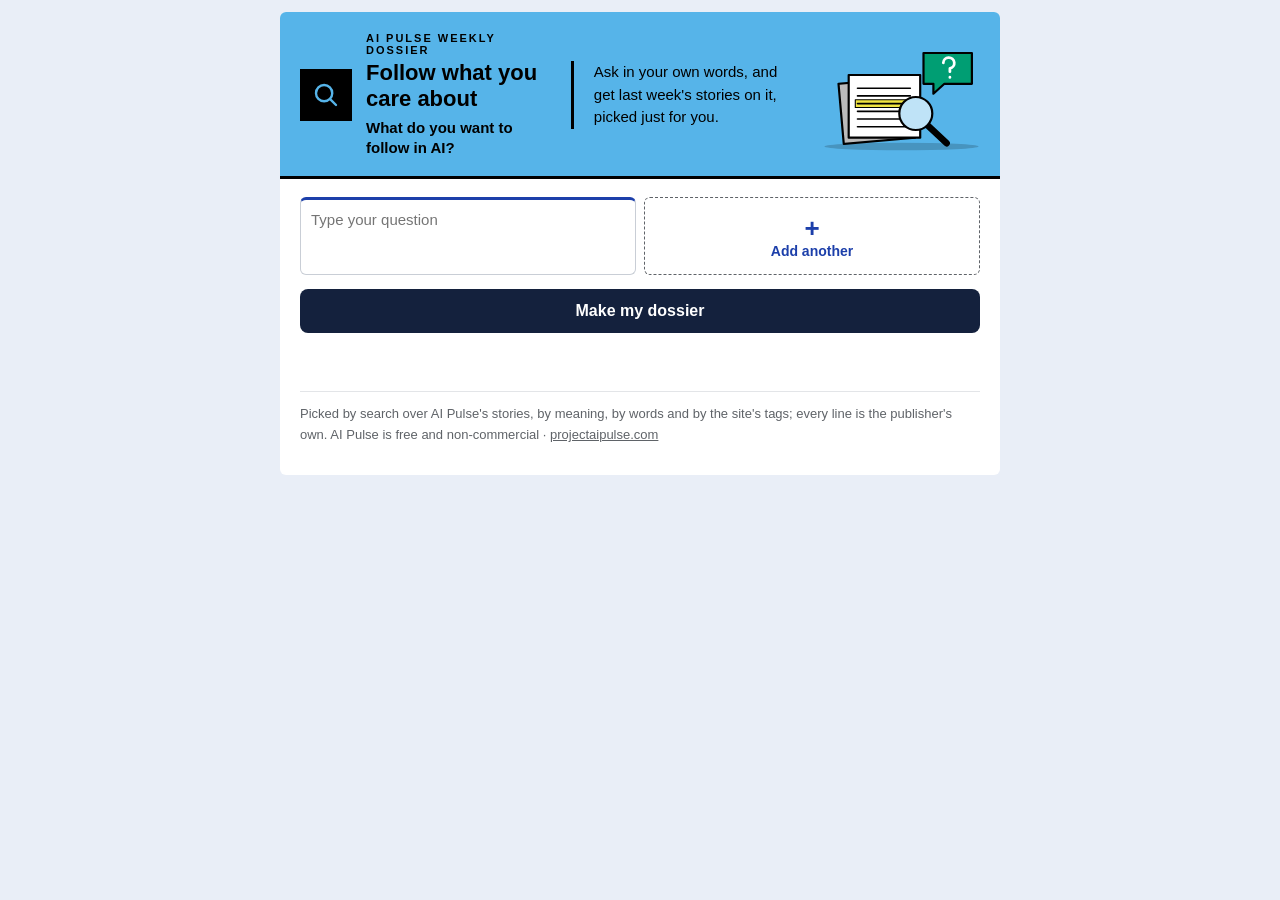
==== commit 74c9d2ad: "Header band on every page: Today, Discussing, Saved, stream sub-pages, tracker and countries, standa" ====
--- a/templates/ask.html
+++ b/templates/ask.html
@@ -19,9 +19,21 @@
   .band .brand{font-size:11px;letter-spacing:2px;text-transform:uppercase;color:#9fb3ff;margin-bottom:6px}
   .band h1,.band h2{font-size:22px;line-height:1.3;margin:0}
   .band .span{font-size:13px;color:#c9d3ef;margin-top:4px}
+  /* the header band every AI Pulse page has (aipulse/pages.py band), on this page's own fonts */
+  .fh{display:grid;grid-template-columns:minmax(0,1.1fr) minmax(0,1fr) auto;gap:12px 22px;align-items:center;
+    padding:20px 20px 18px;background:#56B4E9;color:#000;border-bottom:3px solid #000}
+  .fh-t{display:flex;align-items:center;gap:14px;min-width:0}
+  .fh-ic{flex:none;display:grid;place-items:center;width:52px;height:52px;background:#000;color:#56B4E9}
+  .fh-ic svg{width:30px;height:30px;fill:none;stroke:currentColor;stroke-width:1.9;stroke-linecap:round;stroke-linejoin:round}
+  .fh .brand{font-size:11px;font-weight:bold;letter-spacing:2px;text-transform:uppercase;margin-bottom:4px}
+  .fh h1{font-size:22px;line-height:1.2;margin:0}
+  .fh-q{margin:5px 0 0;font-size:15px;font-weight:bold;line-height:1.35}
+  .fh-d{margin:0;padding-left:20px;border-left:3px solid #000;font-size:15px;line-height:1.5}
+  .fh-art{display:block;height:110px;width:auto;margin:-8px -4px -12px 0}
+  @media (max-width:620px){.fh{grid-template-columns:1fr;padding:16px 14px}.fh-d{padding:10px 0 0;border-left:0;border-top:3px solid #000}
+    .fh-art{height:90px;justify-self:end;margin:0}}
   .inner{padding:18px 20px 16px}
   @media (max-width:520px){.paper{margin:0;border-radius:0}.inner{padding:16px 14px 12px}}
-  .lede{font-size:15px;line-height:1.5;color:#3c4043;margin:0 0 12px}
   /* the questions: a box each, side by side, and "+ Add another" until there are 3 */
   .qs{display:grid;grid-template-columns:repeat(var(--n,2),minmax(0,1fr));gap:8px}
   @media (max-width:520px){.qs{grid-template-columns:1fr}}
@@ -63,9 +75,11 @@
 </head>
 <body>
 <main class="paper">
-  <div class="band"><div class="brand">AI Pulse weekly dossier</div><h1>Follow what you care about</h1></div>
+  <header class="fh"><div class="fh-t"><span class="fh-ic" aria-hidden="true"><svg viewBox="0 0 24 24"><path d="M10.5 4a6.5 6.5 0 1 0 0 13 6.5 6.5 0 0 0 0-13zM15.5 15.5L20 20"/></svg></span>
+    <div><div class="brand">AI Pulse weekly dossier</div><h1>Follow what you care about</h1><p class="fh-q">What do you want to follow in AI?</p></div></div>
+    <p class="fh-d">Ask in your own words, and get last week's stories on it, picked just for you.</p>
+    <img class="fh-art" src="photos/cartoons/pages/ask.svg" alt="" aria-hidden="true"></header>
   <div class="inner">
-    <p class="lede">Ask what you want to follow in AI, and get last week's stories on it, picked just for you.</p>
     <form id="form" novalidate>
       <div class="qs" id="qs"></div>
       <p class="try" id="try" hidden>Try:</p>
@@ -235,7 +249,7 @@
   analysis: ["Opinion & analysis", "#fef7e0", "#8a5a00"], blog: ["Company blog", "#e8f0fe", "#1967d2"],
   tutorial: ["Tutorial", "#f3e8fd", "#7b1fa2"], event: ["Event", "#e0f7fa", "#00737a"]};
 const STREAM = {tool: ["Release", "#0f9d76"], research: ["Research paper", "#9153d9"], regulation: ["Tracker", "#d6457e"],
-  policy: ["Policy", "#d9822b"], infra: ["Infra & climate", "#5c940d"]};
+  policy: ["Policy", "#d9822b"], infra: ["Infra", "#5c940d"]};
 const ACTION = {proposal: "Proposal", law: "Law adopted", body: "AI body", standard: "Standard"};
 const esc = s => String(s == null ? "" : s).replace(/[&<>"']/g, ch => ({"&": "&amp;", "<": "&lt;", ">": "&gt;", '"': "&quot;", "'": "&#39;"}[ch]));
 const short = (s, n) => !s || s.length <= n ? (s || "") : s.slice(0, n - 3).replace(/\s+\S*$/, "") + "…";
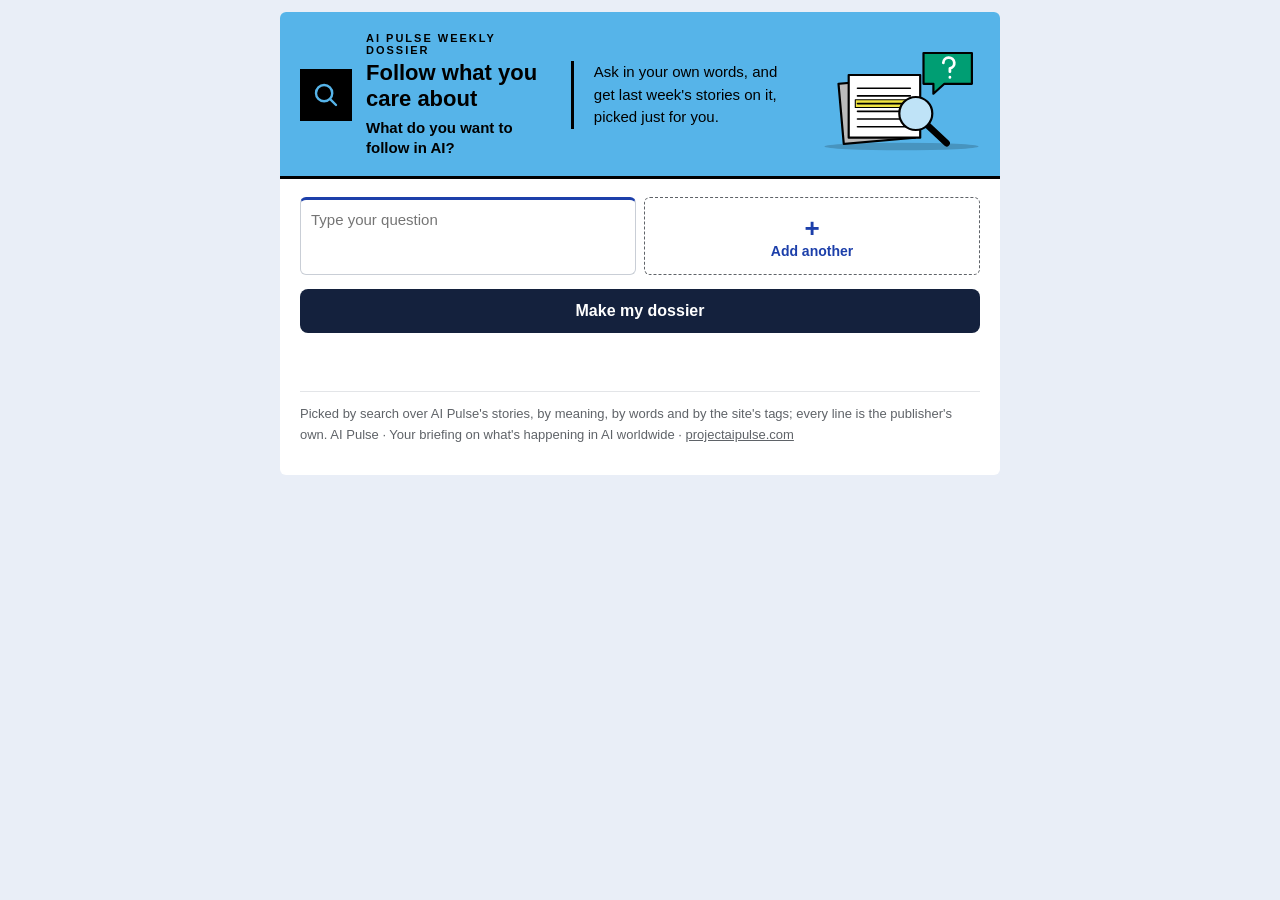
==== commit 86c79b81: "Drop 'free' and 'non-commercial' wording readers see; simpler About picture Site: preview descriptio" ====
--- a/templates/ask.html
+++ b/templates/ask.html
@@ -89,7 +89,7 @@
   </div>
   <div class="dossier" id="dossier"></div>
   <div class="inner"><p class="foot">Picked by search over AI Pulse's stories, by meaning, by words and by the site's
-    tags; every line is the publisher's own. AI Pulse is free and non-commercial · <a href="./">projectaipulse.com</a></p></div>
+    tags; every line is the publisher's own. AI Pulse · Your briefing on what's happening in AI worldwide · <a href="./">projectaipulse.com</a></p></div>
 </main>
 <script>
 const SIGNUP_URL = "__SIGNUP_URL__", MAX = 3;
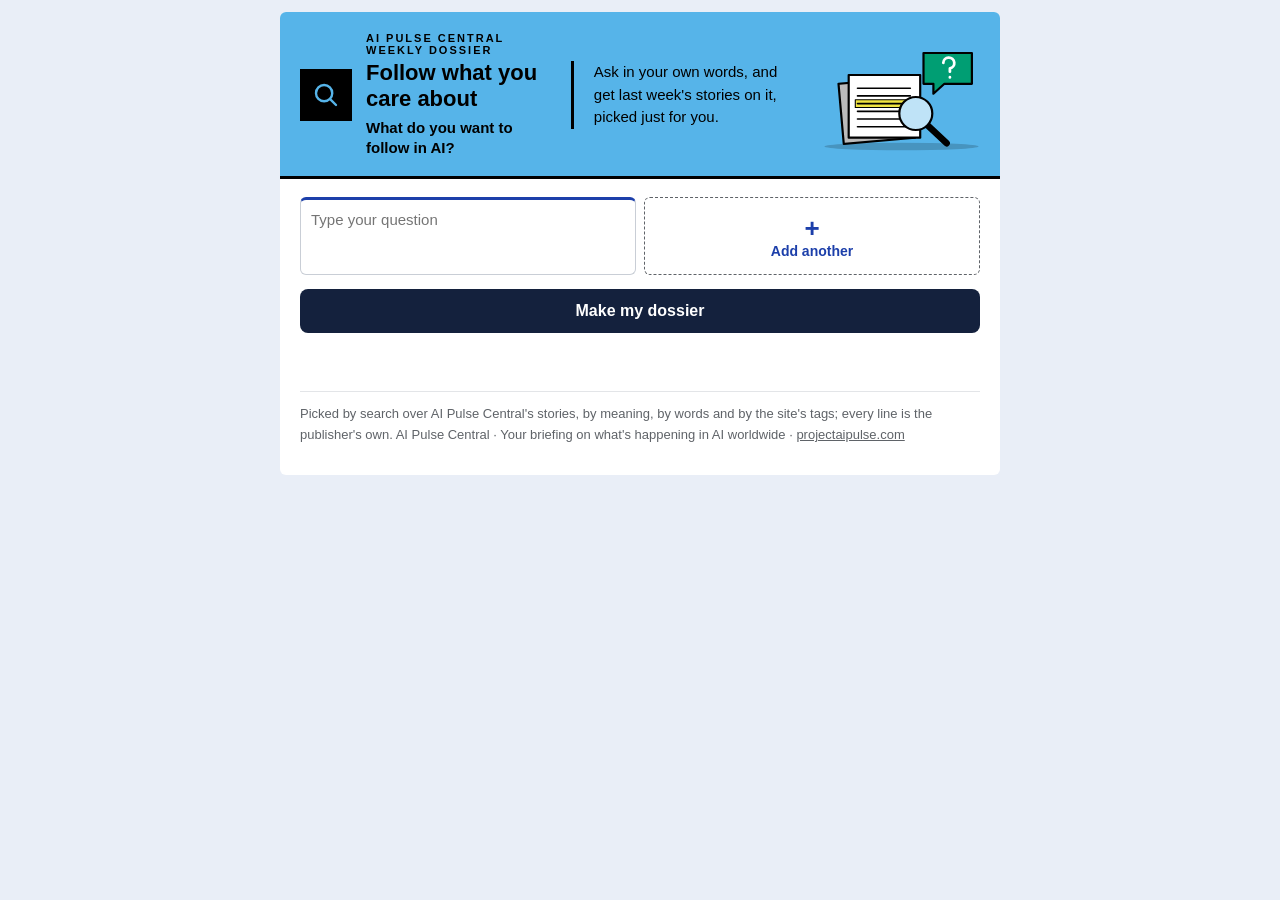
==== commit 110b6cf2: "New names: AI Pulse is now AI Pulse Central, Pulse Pro is now Pulse Pro Engine Visible names only (t" ====
--- a/templates/ask.html
+++ b/templates/ask.html
@@ -4,7 +4,7 @@
 <meta charset="utf-8">
 <meta name="viewport" content="width=device-width, initial-scale=1">
 <meta name="robots" content="noindex">
-<title>Your AI Pulse dossier</title>
+<title>Your AI Pulse Central dossier</title>
 <!-- The weekly dossier page, opened from the Sunday email's dossier button (ask.html#<the reader's private token>,
      as their unsubscribe link). The reader writes up to 3 questions in their own words, each in its own box side
      by side ("+ Add another"), and "Make my dossier" shows last week's stories on them right here: found in the
@@ -19,7 +19,7 @@
   .band .brand{font-size:11px;letter-spacing:2px;text-transform:uppercase;color:#9fb3ff;margin-bottom:6px}
   .band h1,.band h2{font-size:22px;line-height:1.3;margin:0}
   .band .span{font-size:13px;color:#c9d3ef;margin-top:4px}
-  /* the header band every AI Pulse page has (aipulse/pages.py band), on this page's own fonts */
+  /* the header band every AI Pulse Central page has (aipulse/pages.py band), on this page's own fonts */
   .fh{display:grid;grid-template-columns:minmax(0,1.1fr) minmax(0,1fr) auto;gap:12px 22px;align-items:center;
     padding:20px 20px 18px;background:#56B4E9;color:#000;border-bottom:3px solid #000}
   .fh-t{display:flex;align-items:center;gap:14px;min-width:0}
@@ -76,7 +76,7 @@
 <body>
 <main class="paper">
   <header class="fh"><div class="fh-t"><span class="fh-ic" aria-hidden="true"><svg viewBox="0 0 24 24"><path d="M10.5 4a6.5 6.5 0 1 0 0 13 6.5 6.5 0 0 0 0-13zM15.5 15.5L20 20"/></svg></span>
-    <div><div class="brand">AI Pulse weekly dossier</div><h1>Follow what you care about</h1><p class="fh-q">What do you want to follow in AI?</p></div></div>
+    <div><div class="brand">AI Pulse Central weekly dossier</div><h1>Follow what you care about</h1><p class="fh-q">What do you want to follow in AI?</p></div></div>
     <p class="fh-d">Ask in your own words, and get last week's stories on it, picked just for you.</p>
     <img class="fh-art" src="photos/cartoons/pages/ask.svg" alt="" aria-hidden="true"></header>
   <div class="inner">
@@ -88,8 +88,8 @@
     <p class="msg" id="msg" role="status" aria-live="polite"></p>
   </div>
   <div class="dossier" id="dossier"></div>
-  <div class="inner"><p class="foot">Picked by search over AI Pulse's stories, by meaning, by words and by the site's
-    tags; every line is the publisher's own. AI Pulse · Your briefing on what's happening in AI worldwide · <a href="./">projectaipulse.com</a></p></div>
+  <div class="inner"><p class="foot">Picked by search over AI Pulse Central's stories, by meaning, by words and by the site's
+    tags; every line is the publisher's own. AI Pulse Central · Your briefing on what's happening in AI worldwide · <a href="./">projectaipulse.com</a></p></div>
 </main>
 <script>
 const SIGNUP_URL = "__SIGNUP_URL__", MAX = 3;
@@ -300,7 +300,7 @@
   const when = iso => { const d = new Date(iso + "T00:00:00Z"); return d.getUTCDate() + " " + MON[d.getUTCMonth()]; };
   const end = new Date(new Date(until + "T00:00:00Z") - 864e5).toISOString().slice(0, 10);
   let cards;
-  try{ cards = await stories(); }catch(err){ return say("Couldn't load AI Pulse's stories. Please try again in a moment.", "error"); }
+  try{ cards = await stories(); }catch(err){ return say("Couldn't load AI Pulse Central's stories. Please try again in a moment.", "error"); }
   say("Finding last week's stories on your questions…");
   const sections = [];
   const mineIds = new Set();  // the stories on any of their questions, each once
@@ -334,7 +334,7 @@
     return wrap;
   };
   const band = el("div", "band");
-  band.append(el("div", "brand", "AI Pulse weekly dossier"), el("h2", "", "Last week on what you follow"),
+  band.append(el("div", "brand", "AI Pulse Central weekly dossier"), el("h2", "", "Last week on what you follow"),
               el("div", "span", `${when(since)} – ${when(end)} ${end.slice(0, 4)} · ${n(mineIds.size, "story", "stories")} on your `
                  + `${questions.length === 1 ? "question" : "questions"}, of ${n(total, "story", "stories")} last week`));
   const inner = el("div", "inner"), cardsRow = el("div", "interests"), section = el("div");
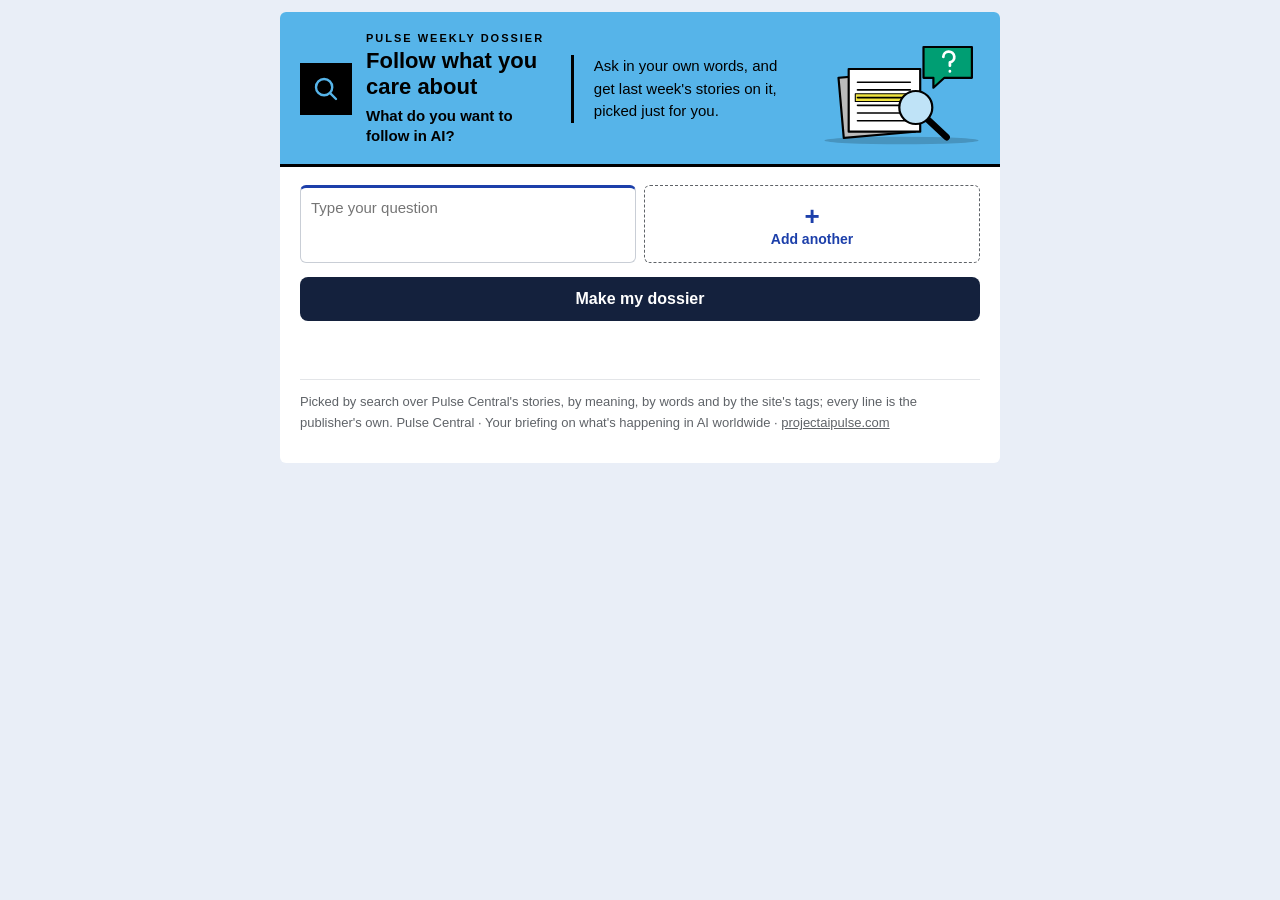
==== commit 7269276d: "New names: Pulse Central for the site, Pulse Daily and Pulse Weekly for the emails The daily subject" ====
--- a/templates/ask.html
+++ b/templates/ask.html
@@ -4,7 +4,7 @@
 <meta charset="utf-8">
 <meta name="viewport" content="width=device-width, initial-scale=1">
 <meta name="robots" content="noindex">
-<title>Your AI Pulse Central dossier</title>
+<title>Your Pulse Central dossier</title>
 <!-- The weekly dossier page, opened from the Sunday email's dossier button (ask.html#<the reader's private token>,
      as their unsubscribe link). The reader writes up to 3 questions in their own words, each in its own box side
      by side ("+ Add another"), and "Make my dossier" shows last week's stories on them right here: found in the
@@ -19,7 +19,7 @@
   .band .brand{font-size:11px;letter-spacing:2px;text-transform:uppercase;color:#9fb3ff;margin-bottom:6px}
   .band h1,.band h2{font-size:22px;line-height:1.3;margin:0}
   .band .span{font-size:13px;color:#c9d3ef;margin-top:4px}
-  /* the header band every AI Pulse Central page has (aipulse/pages.py band), on this page's own fonts */
+  /* the header band every Pulse Central page has (aipulse/pages.py band), on this page's own fonts */
   .fh{display:grid;grid-template-columns:minmax(0,1.1fr) minmax(0,1fr) auto;gap:12px 22px;align-items:center;
     padding:20px 20px 18px;background:#56B4E9;color:#000;border-bottom:3px solid #000}
   .fh-t{display:flex;align-items:center;gap:14px;min-width:0}
@@ -76,7 +76,7 @@
 <body>
 <main class="paper">
   <header class="fh"><div class="fh-t"><span class="fh-ic" aria-hidden="true"><svg viewBox="0 0 24 24"><path d="M10.5 4a6.5 6.5 0 1 0 0 13 6.5 6.5 0 0 0 0-13zM15.5 15.5L20 20"/></svg></span>
-    <div><div class="brand">AI Pulse Central weekly dossier</div><h1>Follow what you care about</h1><p class="fh-q">What do you want to follow in AI?</p></div></div>
+    <div><div class="brand">Pulse Weekly dossier</div><h1>Follow what you care about</h1><p class="fh-q">What do you want to follow in AI?</p></div></div>
     <p class="fh-d">Ask in your own words, and get last week's stories on it, picked just for you.</p>
     <img class="fh-art" src="photos/cartoons/pages/ask.svg" alt="" aria-hidden="true"></header>
   <div class="inner">
@@ -88,8 +88,8 @@
     <p class="msg" id="msg" role="status" aria-live="polite"></p>
   </div>
   <div class="dossier" id="dossier"></div>
-  <div class="inner"><p class="foot">Picked by search over AI Pulse Central's stories, by meaning, by words and by the site's
-    tags; every line is the publisher's own. AI Pulse Central · Your briefing on what's happening in AI worldwide · <a href="./">projectaipulse.com</a></p></div>
+  <div class="inner"><p class="foot">Picked by search over Pulse Central's stories, by meaning, by words and by the site's
+    tags; every line is the publisher's own. Pulse Central · Your briefing on what's happening in AI worldwide · <a href="./">projectaipulse.com</a></p></div>
 </main>
 <script>
 const SIGNUP_URL = "__SIGNUP_URL__", MAX = 3;
@@ -300,7 +300,7 @@
   const when = iso => { const d = new Date(iso + "T00:00:00Z"); return d.getUTCDate() + " " + MON[d.getUTCMonth()]; };
   const end = new Date(new Date(until + "T00:00:00Z") - 864e5).toISOString().slice(0, 10);
   let cards;
-  try{ cards = await stories(); }catch(err){ return say("Couldn't load AI Pulse Central's stories. Please try again in a moment.", "error"); }
+  try{ cards = await stories(); }catch(err){ return say("Couldn't load Pulse Central's stories. Please try again in a moment.", "error"); }
   say("Finding last week's stories on your questions…");
   const sections = [];
   const mineIds = new Set();  // the stories on any of their questions, each once
@@ -334,7 +334,7 @@
     return wrap;
   };
   const band = el("div", "band");
-  band.append(el("div", "brand", "AI Pulse Central weekly dossier"), el("h2", "", "Last week on what you follow"),
+  band.append(el("div", "brand", "Pulse Weekly dossier"), el("h2", "", "Last week on what you follow"),
               el("div", "span", `${when(since)} – ${when(end)} ${end.slice(0, 4)} · ${n(mineIds.size, "story", "stories")} on your `
                  + `${questions.length === 1 ? "question" : "questions"}, of ${n(total, "story", "stories")} last week`));
   const inner = el("div", "inner"), cardsRow = el("div", "interests"), section = el("div");
